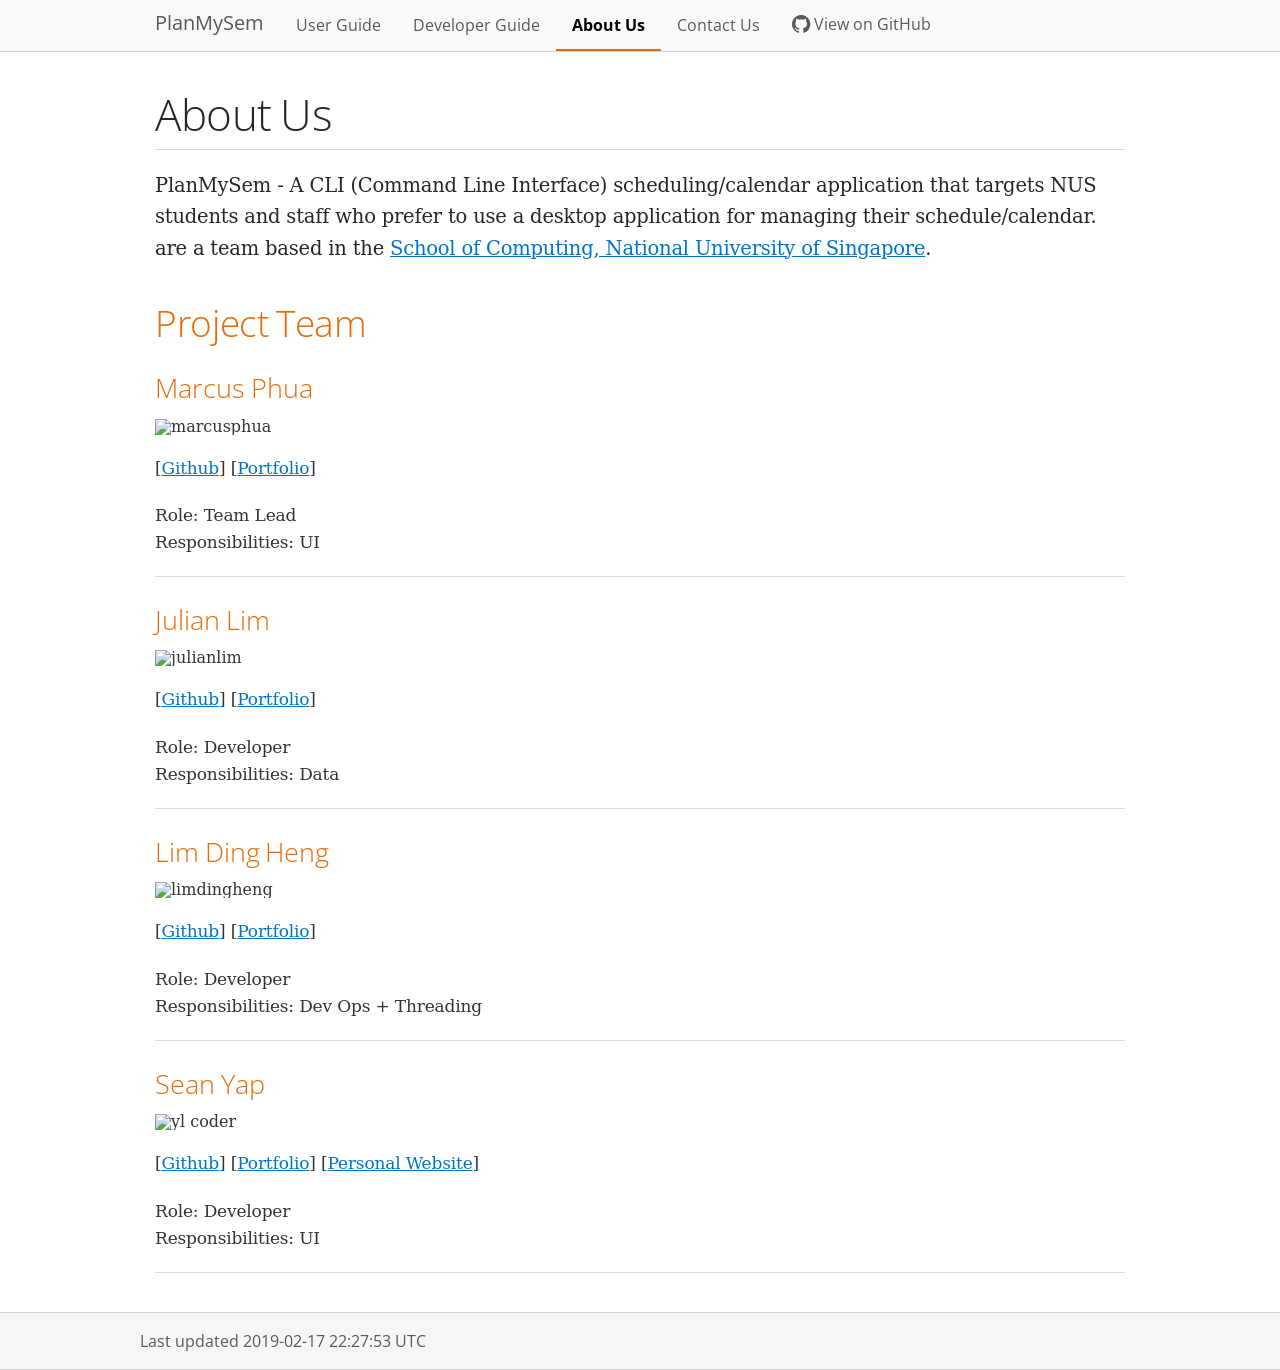
==== AboutUs.html @ ee7a78cf "Rebuild pages at 435166f253c32deecd6e95a04941c7889bc7d70e" ====
<!DOCTYPE html><html lang="en"><head><meta charset="UTF-8"><!--[if IE]><meta http-equiv="X-UA-Compatible" content="IE=edge"><![endif]--><meta name="viewport" content="width=device-width, initial-scale=1.0"><meta name="generator" content="Asciidoctor 1.5.6.1"><title>About Us</title><link rel="stylesheet" href="stylesheets/gh-pages.css">
<link rel="stylesheet" href="https://cdnjs.cloudflare.com/ajax/libs/font-awesome/4.5.0/css/font-awesome.min.css">
<link rel="stylesheet" href="stylesheets/coderay-asciidoctor.css"></head><body class="article"><div id="site-header"><nav class="navbar navbar-light bg-light"><div class="container"><a class="navbar-brand" href="index.html">PlanMySem</a><ul class="navbar-nav"><li class="nav-item"><a class="nav-link" href="UserGuide.html">User Guide</a></li><li class="nav-item"><a class="nav-link" href="DeveloperGuide.html">Developer Guide</a></li><li class="nav-item"><a class="nav-link active" href="AboutUs.html">About Us</a></li><li class="nav-item"><a class="nav-link" href="ContactUs.html">Contact Us</a></li><li class="navitem"><a class="nav-link" href="https://github.com/CS2113-AY1819S2-T08-3/main"><span class="fa fa-github fa-lg" aria-hidden="true"></span>&nbsp;View on GitHub</a></li></ul></div></nav></div><div id="header"><h1>About Us</h1></div><div id="content"><div id="preamble">
<div class="sectionbody">
<div class="paragraph">
<p>PlanMySem - A CLI (Command Line Interface) scheduling/calendar application that targets NUS students and staff who prefer to use a desktop application for managing their schedule/calendar.
 are a team based in the <a href="http://www.comp.nus.edu.sg">School of Computing, National University of Singapore</a>.</p>
</div>
</div>
</div>
<div class="sect1">
<h2 id="project-team"><a class="link" href="#project-team">Project Team</a></h2>
<div class="sectionbody">
<div class="sect2">
<h3 id="marcus-phua"><a class="link" href="#marcus-phua">Marcus Phua</a></h3>
<div class="imageblock" style="text-align: left">
<div class="content">
<img src="images/marcusphua.jpg" alt="marcusphua" width="150">
</div>
</div>
<div class="paragraph">
<p>[<a href="https://github.com/marcus-pzj">Github</a>] [<a href="team/marcusphua.html">Portfolio</a>]</p>
</div>
<div class="paragraph">
<p>Role: Team Lead<br>
Responsibilities: UI</p>
</div>
<hr>
</div>
<div class="sect2">
<h3 id="julian-lim"><a class="link" href="#julian-lim">Julian Lim</a></h3>
<div class="imageblock" style="text-align: left">
<div class="content">
<img src="images/julianlim.jpg" alt="julianlim" width="150">
</div>
</div>
<div class="paragraph">
<p>[<a href="https://github.com/macchazuki">Github</a>] [<a href="team/julianlim.html">Portfolio</a>]</p>
</div>
<div class="paragraph">
<p>Role: Developer<br>
Responsibilities: Data</p>
</div>
<hr>
</div>
<div class="sect2">
<h3 id="lim-ding-heng"><a class="link" href="#lim-ding-heng">Lim Ding Heng</a></h3>
<div class="imageblock" style="text-align: left">
<div class="content">
<img src="images/limdingheng.jpg" alt="limdingheng" width="150">
</div>
</div>
<div class="paragraph">
<p>[<a href="https://github.com/dingheng4448">Github</a>] [<a href="team/limdingheng.html">Portfolio</a>]</p>
</div>
<div class="paragraph">
<p>Role: Developer<br>
Responsibilities: Dev Ops + Threading</p>
</div>
<hr>
</div>
<div class="sect2">
<h3 id="sean-yap"><a class="link" href="#sean-yap">Sean Yap</a></h3>
<div class="imageblock" style="text-align: left">
<div class="content">
<img src="images/yl_coder.jpg" alt="yl coder" width="150">
</div>
</div>
<div class="paragraph">
<p>[<a href="https://github.com/seanieyap">Github</a>] [<a href="team/seanyap.html">Portfolio</a>] [<a href="https://seanieyap.com">Personal Website</a>]</p>
</div>
<div class="paragraph">
<p>Role: Developer<br>
Responsibilities: UI</p>
</div>
<hr>
</div>
</div>
</div></div><div id="footer"><div class="container"><div id="footer-text">Last updated 2019-02-17 22:27:53 UTC</div></div></div></body></html>
---- stylesheets/gh-pages.css ----
@import url(https://fonts.googleapis.com/css?family=Montserrat|Open+Sans);
@import "asciidoctor.css"; /* Default asciidoc style framework - important */

/* Custom block: details */

.sidebarblock.details > .content {
    border-left: .25rem solid rgba(0, 0, 0, 0.1);
}

.sidebarblock.details > .content {
    padding-left: .5rem
}

.sidebarblock.details {
    background-color: transparent;
    border: none;
    padding-bottom: 0;
    padding-top: 0;
}

/* Overrides for asciidoctor.css */

a {
    color: #0074c7;
}

h1,
#content h1 > a.link,
h2,
h2 > a.link,
h3,
h3 > a.link,
#toctitle,
#toctitle > a.link,
.sidebarblock > .content > .title,
.sidebarblock > .content > .title > a.link,
h4,
h4 > a.link,
h5,
h5 > a.link,
h6,
h6 > a.link {
    color: #e46c0a;
}

.subheader,
.admonitionblock td.content > .title,
.audioblock > .title,
.exampleblock > .title,
.imageblock > .title,
.listingblock > .title,
.literalblock > .title,
.stemblock > .title,
.openblock > .title,
.paragraph > .title,
.quoteblock > .title,
table.tableblock > .title,
.verseblock > .title,
.videoblock > .title,
.dlist > .title,
.olist > .title,
.ulist > .title,
.qlist > .title,
.hdlist > .title {
    color: rgb(197, 90, 17);
}

@media screen {
    #footer {
        background-color: #f6f6f6;
        border-top: 1px #d2d2d2 solid;
        border-bottom: 1px #d2d2d2 solid;
        font-family: "Open Sans", "DejaVu Sans", sans-serif;
    }

    #footer-text {
        color: #595959;
        line-height: 1;
    }
}

/* Utilities */

.container {
    width: 100%;
    max-width: 62.5rem;
    margin-left: auto;
    margin-right: auto;
}

/* Colors */

.bg-light {
    background-color: #f8f9fa;
}

.bg-lighter {
    background-color: #fbfbfb;
}


/* Navbar */

.navbar {
    display: flex;
    flex-wrap: nowrap;
    justify-content: center;
    font-family: "Open Sans", "DejaVu Sans", sans-serif;
    font-size: 1rem;
    padding: 0px 1rem;
}

.navbar-lg {
    font-size: 1.3rem;
}

.navbar-light {
    border-bottom: 1px #d2d2d2 solid;
}

.navbar a {
    text-decoration: none;
}

.navbar-light a {
    color: #595959;
}

.navbar-light a:hover,
.navbar-light a:focus {
    color: #000000;
}

.navbar a.active,
.navbar a.active:hover,
.navbar a.active:focus {
    font-weight: bold;
}

.navbar-light a.active,
.navbar-light a.active:hover,
.navbar-light a.active:focus {
    color: #000000;
}

.navbar-light .nav-link {
    border-bottom: 2px transparent solid;
}

.navbar-light .nav-link.active {
    border-bottom: 2px #e46c0a solid;
}

.navbar-lg .nav-link.active {
    border-bottom: 0;
}

.navbar > .container {
    display: flex;
    flex-wrap: wrap;
    justify-content: center;
}

.navbar-brand {
    display: inline-block;
    margin-right: 1rem;
    padding: 0.8125rem 0rem;
    padding-left: 0.9375rem;
    font-size: 1.25rem;
}

.navbar-brand img {
    height: 1.4rem;
    margin: 0rem 0.4rem;
    padding: 0;
    vertical-align: middle;
}

.navbar-lg .navbar-brand {
    font-size: 1.7rem;
}

.navbar-lg .navbar-brand img {
    height: 2.3rem;
}

.navbar-nav {
    display: flex;
    flex-wrap: wrap;
    flex-grow: 1;
    align-items: center;
    margin: 0px;
    padding: 0px;
    list-style: none;
    line-height: inherit;
}

.nav-link {
    display: block;
    margin: 0px;
    border: 0px;
    padding: 1rem 1rem;
}

/* Do not display site header on print mediums */
@media print {
    #seedu-header {
        display: none;
    }

    #site-header {
        display: none;
    }
}
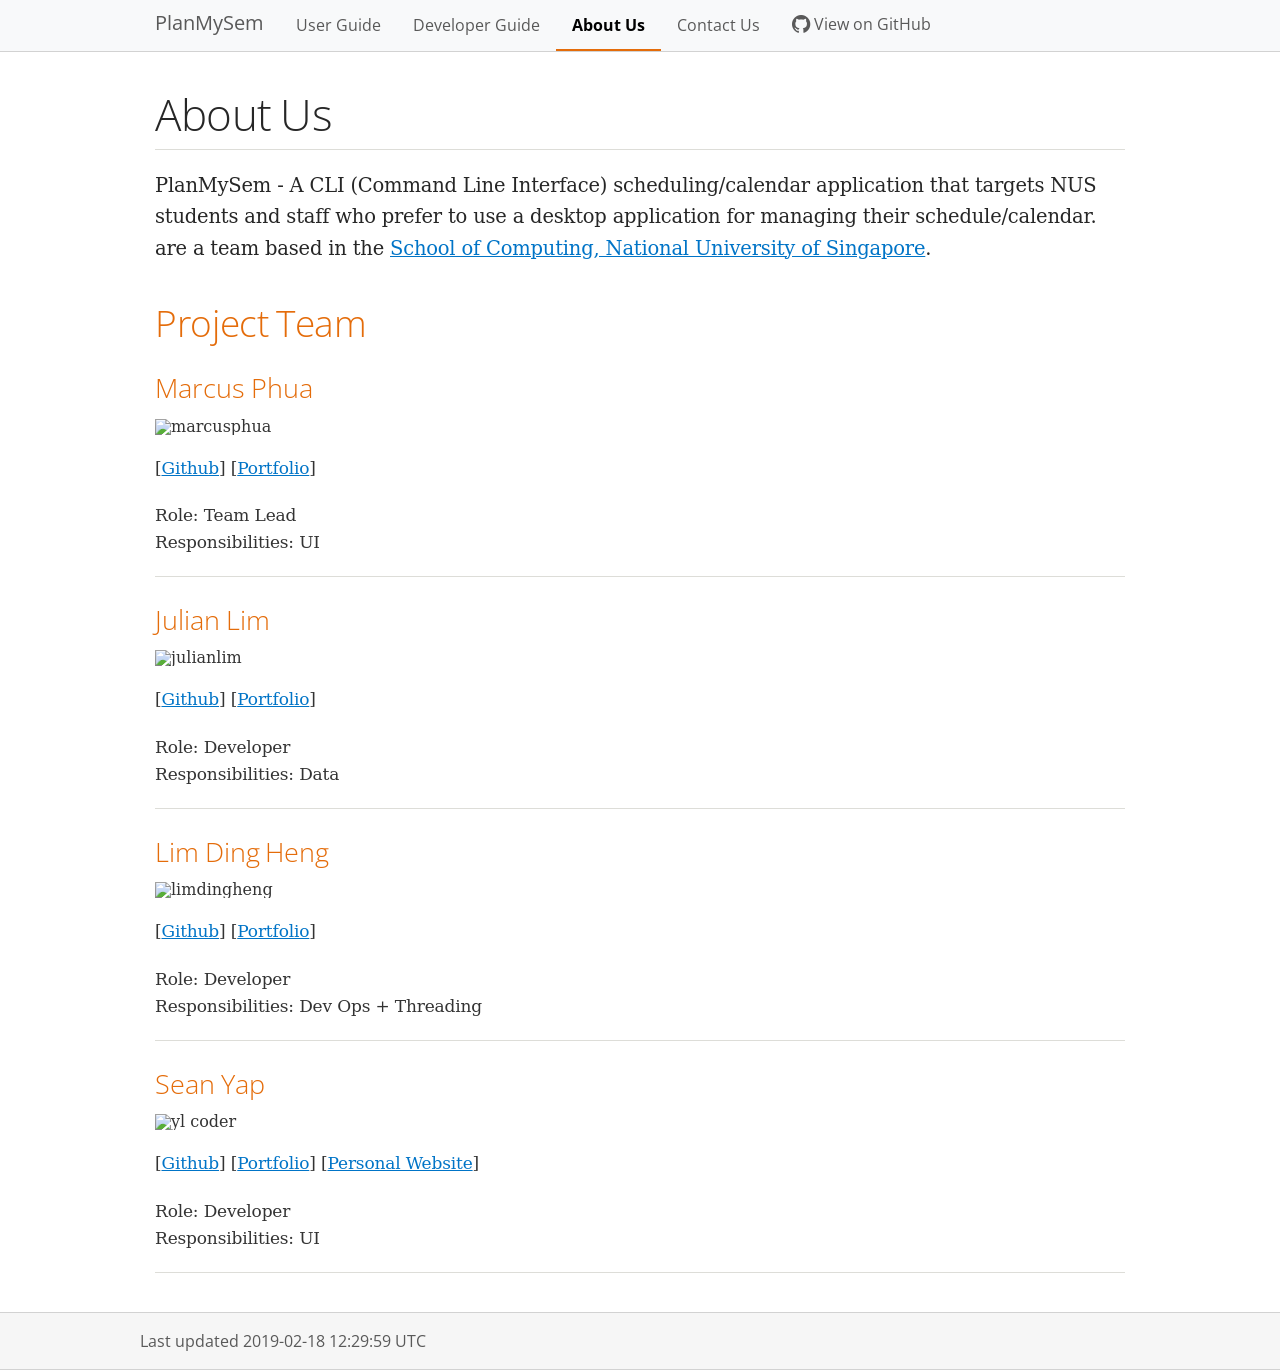
==== commit a12f3787: "Rebuild pages at bdc14d5f2c21a35ecd5a41ce4ab7aab619721631" ====
--- a/AboutUs.html
+++ b/AboutUs.html
@@ -76,4 +76,4 @@
 <hr>
 </div>
 </div>
-</div></div><div id="footer"><div class="container"><div id="footer-text">Last updated 2019-02-17 22:27:53 UTC</div></div></div></body></html>+</div></div><div id="footer"><div class="container"><div id="footer-text">Last updated 2019-02-18 12:29:59 UTC</div></div></div></body></html>
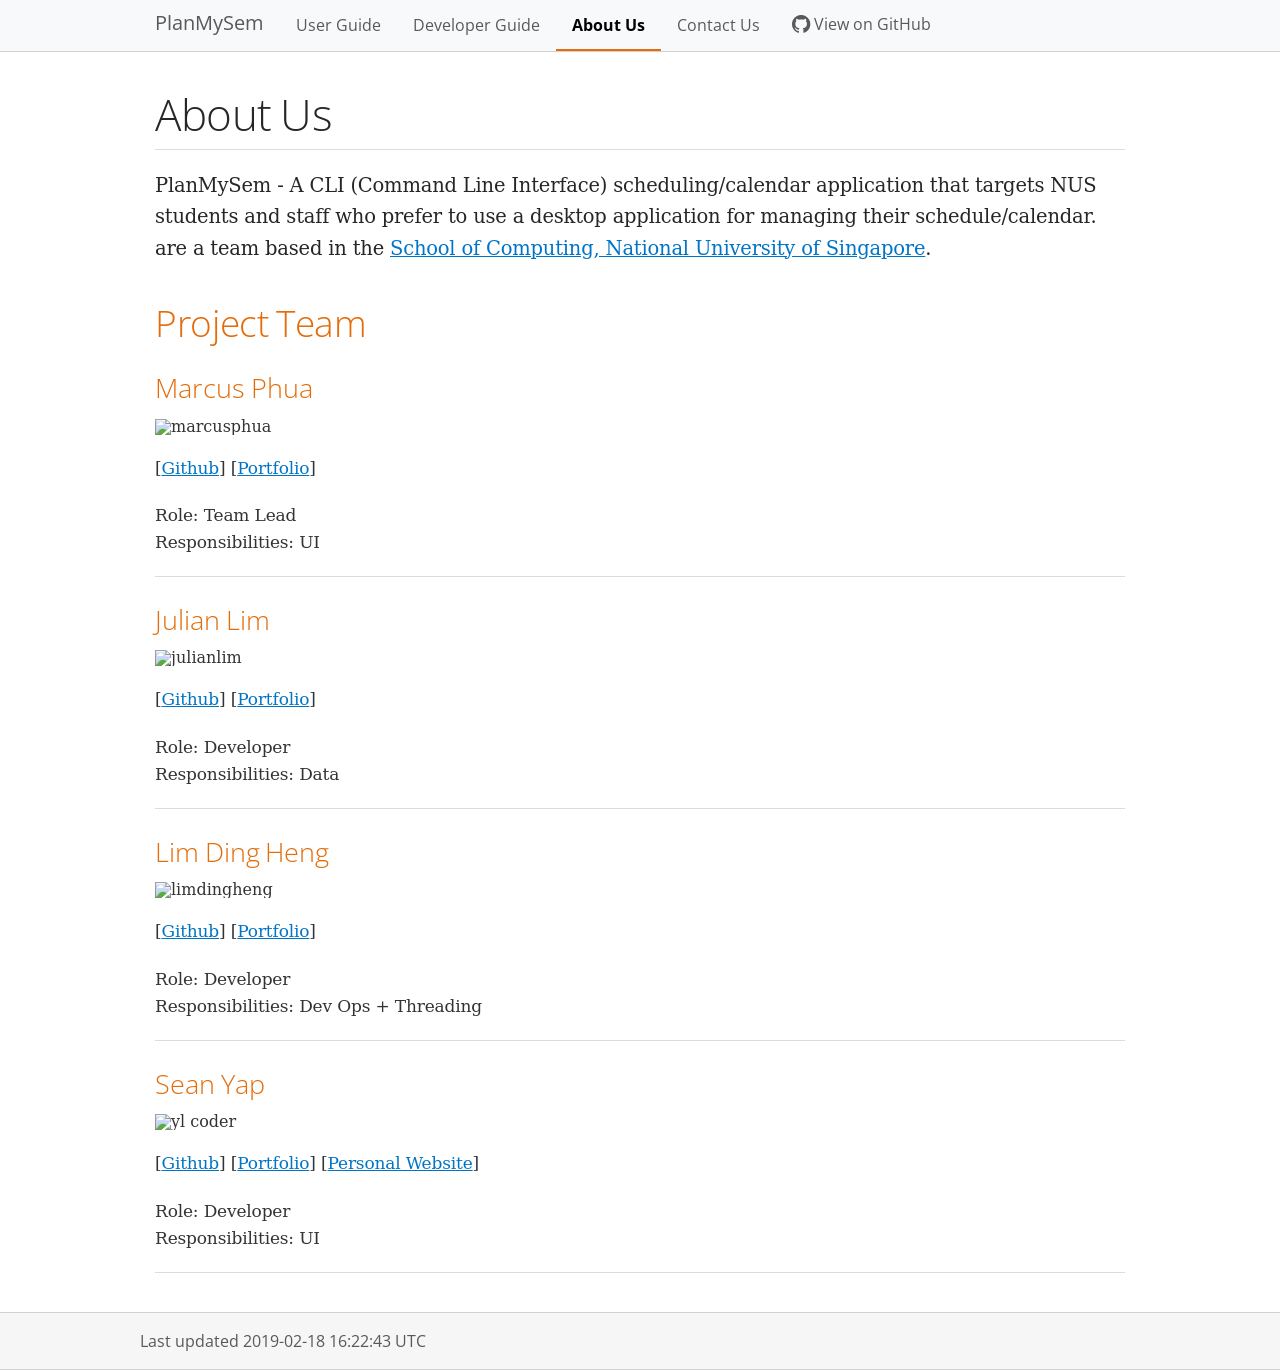
==== commit 56136806: "Rebuild pages at cc8f06991873370adf7a40170aadc4f6ca75e13d" ====
--- a/AboutUs.html
+++ b/AboutUs.html
@@ -76,4 +76,4 @@
 <hr>
 </div>
 </div>
-</div></div><div id="footer"><div class="container"><div id="footer-text">Last updated 2019-02-18 12:29:59 UTC</div></div></div></body></html>+</div></div><div id="footer"><div class="container"><div id="footer-text">Last updated 2019-02-18 16:22:43 UTC</div></div></div></body></html>
